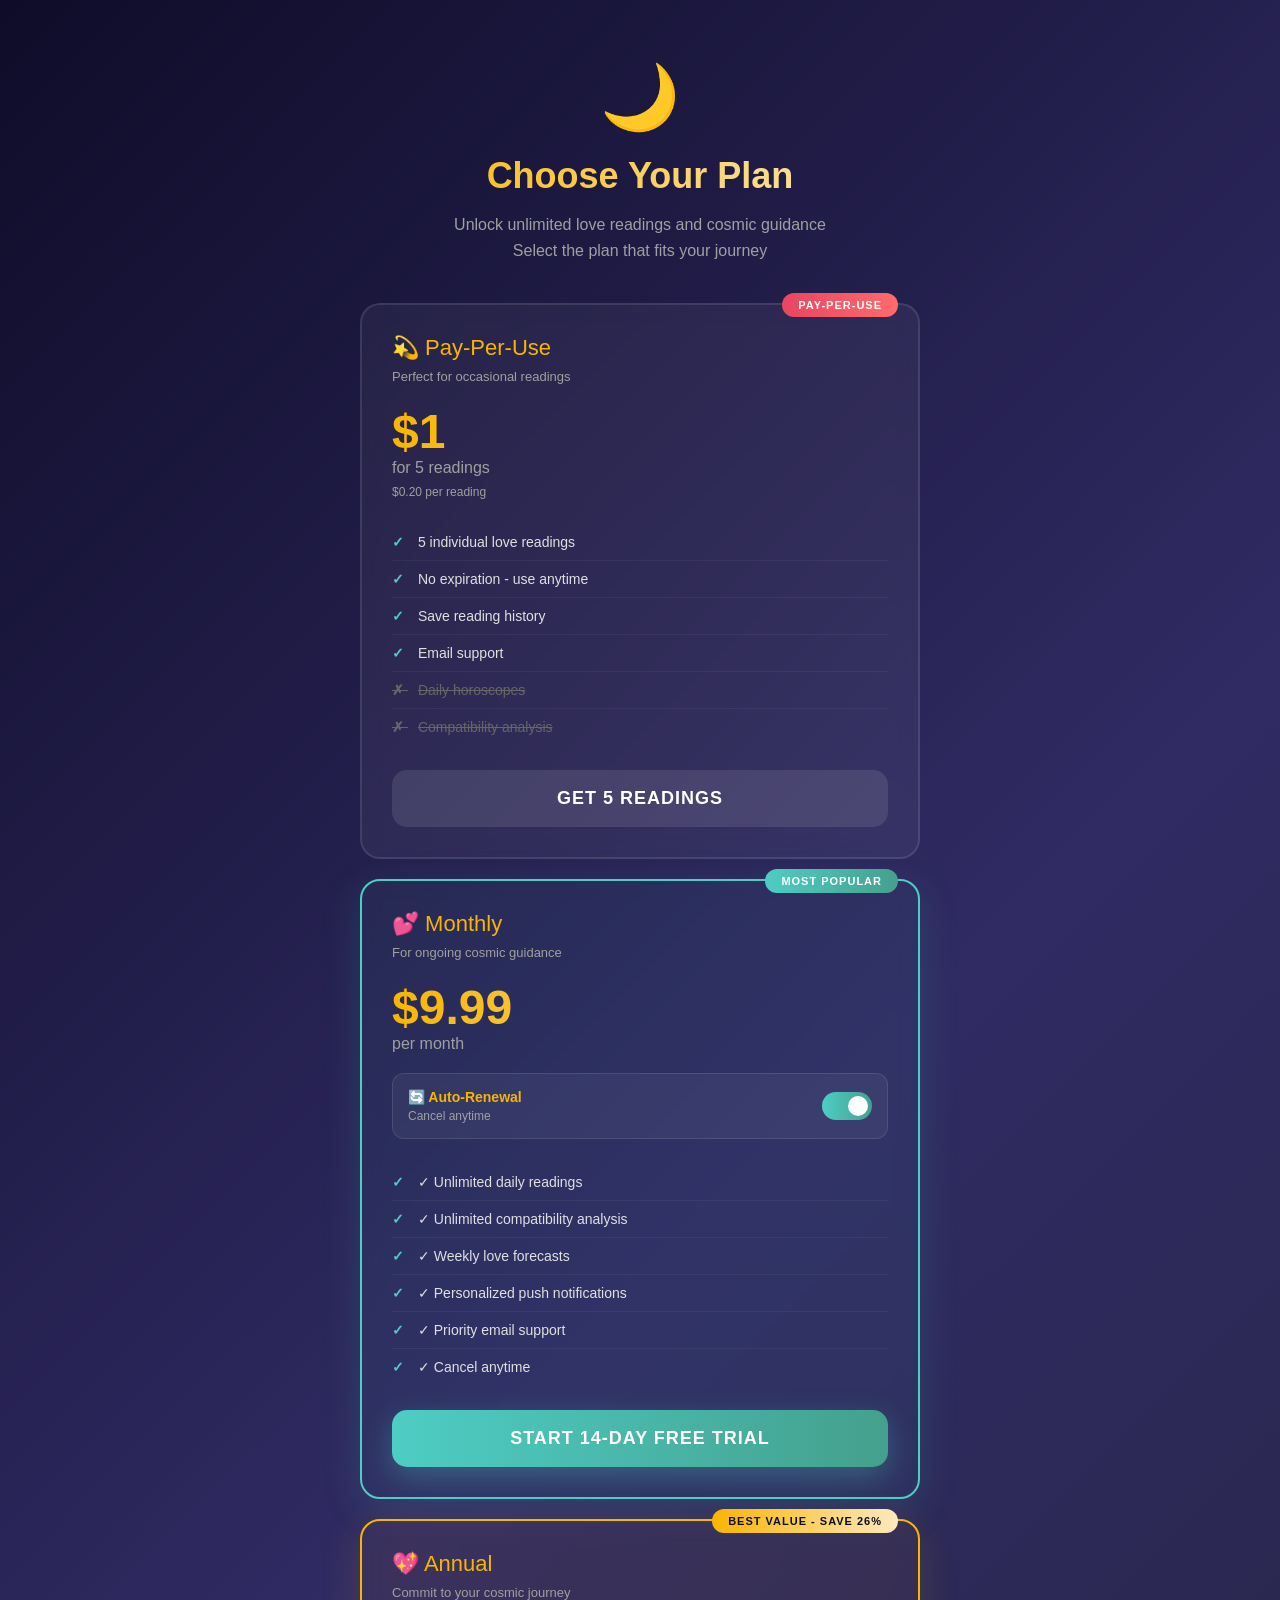
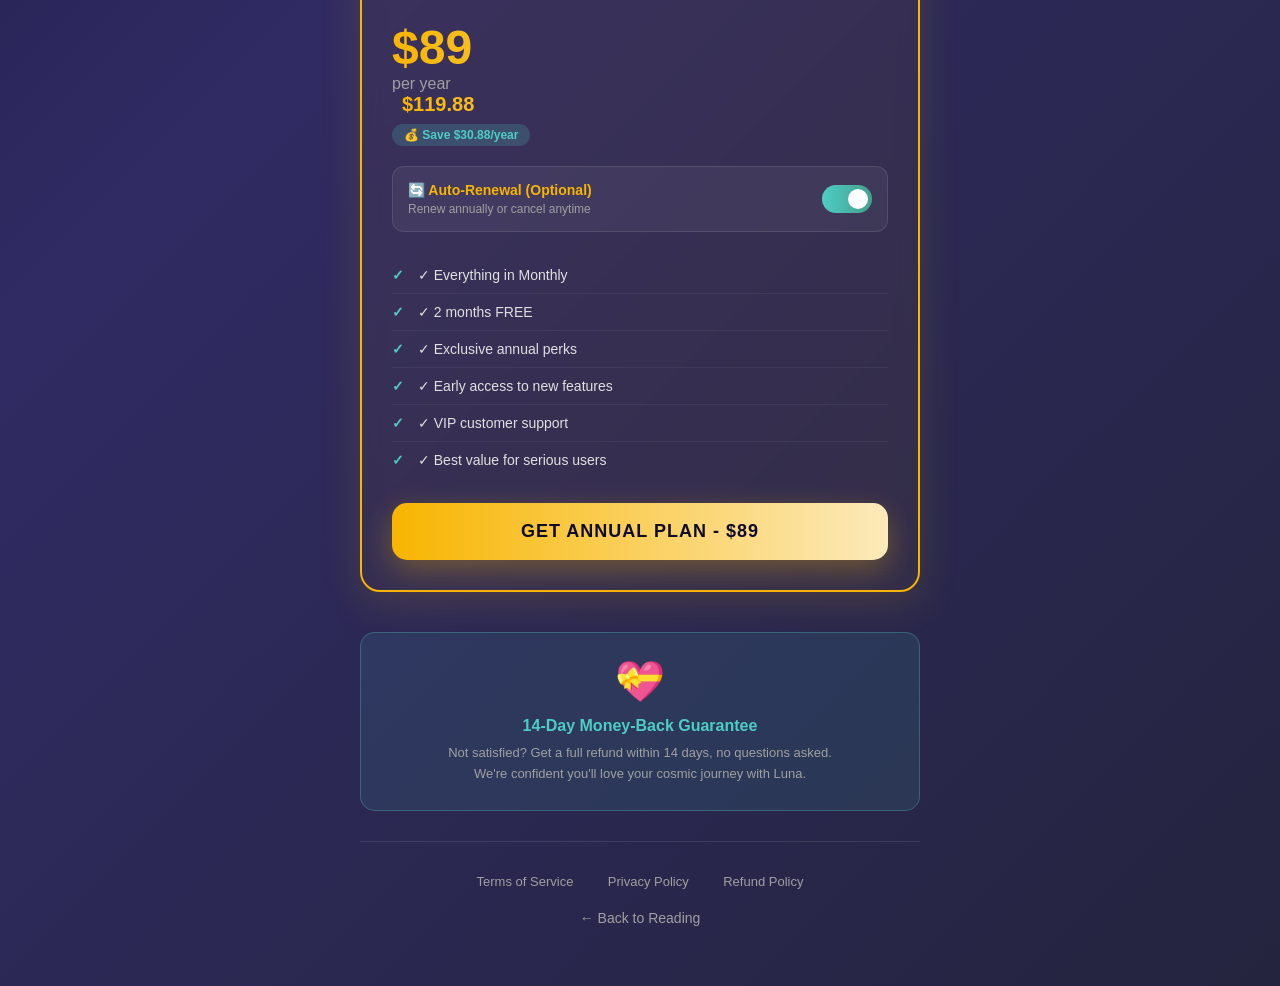
==== app/paywall-enhanced.html @ 66ddb769 "Add enhanced paywall with 3 plans + auto-renewal toggle" ====
<!DOCTYPE html>
<html lang="en">
<head>
    <meta charset="UTF-8">
    <meta name="viewport" content="width=device-width, initial-scale=1.0">
    <title>Unlock Premium - Luna</title>
    <style>
        * {
            margin: 0;
            padding: 0;
            box-sizing: border-box;
        }
        
        body {
            font-family: -apple-system, BlinkMacSystemFont, 'Segoe UI', Roboto, sans-serif;
            background: linear-gradient(135deg, #0f0c29 0%, #302b63 50%, #24243e 100%);
            color: #ffffff;
            min-height: 100vh;
            padding: 20px;
        }
        
        .container {
            max-width: 600px;
            margin: 0 auto;
            padding: 40px 20px;
        }
        
        .header {
            text-align: center;
            margin-bottom: 40px;
        }
        
        .logo {
            font-size: 64px;
            margin-bottom: 20px;
            animation: float 3s ease-in-out infinite;
        }
        
        @keyframes float {
            0%, 100% { transform: translateY(0); }
            50% { transform: translateY(-15px); }
        }
        
        h1 {
            font-size: 36px;
            background: linear-gradient(90deg, #f8b500, #fceabb);
            -webkit-background-clip: text;
            -webkit-text-fill-color: transparent;
            margin-bottom: 15px;
        }
        
        .subtitle {
            font-size: 16px;
            color: #a0a0a0;
            line-height: 1.6;
        }
        
        /* 价格卡片 - 单列布局 */
        .pricing-stack {
            display: flex;
            flex-direction: column;
            gap: 20px;
            margin-bottom: 40px;
        }
        
        .pricing-card {
            background: rgba(255, 255, 255, 0.05);
            backdrop-filter: blur(10px);
            padding: 30px;
            border-radius: 20px;
            border: 2px solid rgba(255, 255, 255, 0.1);
            position: relative;
            transition: all 0.3s;
        }
        
        .pricing-card:hover {
            transform: translateY(-5px);
            border-color: rgba(248, 181, 0, 0.3);
            box-shadow: 0 10px 40px rgba(248, 181, 0, 0.1);
        }
        
        .pricing-card.featured {
            border-color: #f8b500;
            background: rgba(248, 181, 0, 0.05);
            box-shadow: 0 10px 40px rgba(248, 181, 0, 0.15);
        }
        
        .pricing-card.popular {
            border-color: #4ECDC4;
            background: rgba(78, 205, 196, 0.05);
            box-shadow: 0 10px 40px rgba(78, 205, 196, 0.15);
        }
        
        .badge {
            position: absolute;
            top: -12px;
            right: 20px;
            padding: 6px 16px;
            border-radius: 20px;
            font-size: 11px;
            font-weight: bold;
            text-transform: uppercase;
            letter-spacing: 1px;
        }
        
        .badge.best-value {
            background: linear-gradient(90deg, #f8b500, #fceabb);
            color: #0f0c29;
        }
        
        .badge.most-popular {
            background: linear-gradient(90deg, #4ECDC4, #44A08D);
            color: white;
        }
        
        .badge.limited {
            background: linear-gradient(90deg, #e94560, #ff6b6b);
            color: white;
        }
        
        .plan-header {
            margin-bottom: 20px;
        }
        
        .plan-name {
            font-size: 22px;
            margin-bottom: 8px;
            color: #f8b500;
        }
        
        .plan-desc {
            font-size: 13px;
            color: #a0a0a0;
        }
        
        .price-section {
            margin: 20px 0;
        }
        
        .price {
            font-size: 48px;
            font-weight: bold;
            background: linear-gradient(90deg, #f8b500, #fceabb);
            -webkit-background-clip: text;
            -webkit-text-fill-color: transparent;
        }
        
        .price.original {
            font-size: 20px;
            color: #666;
            text-decoration: line-through;
            margin-left: 10px;
        }
        
        .price-period {
            font-size: 16px;
            color: #a0a0a0;
        }
        
        .savings {
            display: inline-block;
            background: rgba(78, 205, 196, 0.2);
            color: #4ECDC4;
            padding: 4px 12px;
            border-radius: 12px;
            font-size: 12px;
            font-weight: bold;
            margin-top: 8px;
        }
        
        .features {
            list-style: none;
            margin: 25px 0;
            text-align: left;
        }
        
        .features li {
            padding: 10px 0;
            color: #e0e0e0;
            font-size: 14px;
            border-bottom: 1px solid rgba(255, 255, 255, 0.05);
        }
        
        .features li:last-child {
            border-bottom: none;
        }
        
        .features li::before {
            content: "✓ ";
            color: #4ECDC4;
            font-weight: bold;
            margin-right: 10px;
        }
        
        .features li.unavailable {
            color: #666;
            text-decoration: line-through;
        }
        
        .features li.unavailable::before {
            content: "✗ ";
            color: #666;
        }
        
        /* 自动续费开关 */
        .auto-renewal {
            background: rgba(255, 255, 255, 0.05);
            padding: 15px;
            border-radius: 12px;
            margin: 15px 0;
            border: 1px solid rgba(255, 255, 255, 0.1);
        }
        
        .auto-renewal-label {
            display: flex;
            align-items: center;
            justify-content: space-between;
            cursor: pointer;
        }
        
        .auto-renewal-text {
            flex: 1;
        }
        
        .auto-renewal-title {
            font-size: 14px;
            font-weight: bold;
            color: #f8b500;
            margin-bottom: 4px;
        }
        
        .auto-renewal-desc {
            font-size: 12px;
            color: #a0a0a0;
        }
        
        /* 开关样式 */
        .toggle-switch {
            position: relative;
            width: 50px;
            height: 28px;
            background: rgba(255, 255, 255, 0.2);
            border-radius: 14px;
            cursor: pointer;
            transition: background 0.3s;
            flex-shrink: 0;
            margin-left: 15px;
        }
        
        .toggle-switch.active {
            background: linear-gradient(90deg, #4ECDC4, #44A08D);
        }
        
        .toggle-switch::after {
            content: '';
            position: absolute;
            top: 4px;
            left: 4px;
            width: 20px;
            height: 20px;
            background: white;
            border-radius: 50%;
            transition: transform 0.3s;
        }
        
        .toggle-switch.active::after {
            transform: translateX(22px);
        }
        
        /* 按钮 */
        .btn {
            width: 100%;
            padding: 18px;
            border: none;
            border-radius: 15px;
            font-size: 18px;
            font-weight: bold;
            cursor: pointer;
            transition: all 0.3s;
            text-transform: uppercase;
            letter-spacing: 1px;
        }
        
        .btn-primary {
            background: linear-gradient(90deg, #f8b500, #fceabb);
            color: #0f0c29;
            box-shadow: 0 10px 30px rgba(248, 181, 0, 0.3);
        }
        
        .btn-primary:hover {
            transform: translateY(-2px);
            box-shadow: 0 15px 40px rgba(248, 181, 0, 0.4);
        }
        
        .btn-secondary {
            background: rgba(255, 255, 255, 0.1);
            color: white;
        }
        
        .btn-popular {
            background: linear-gradient(90deg, #4ECDC4, #44A08D);
            color: white;
            box-shadow: 0 10px 30px rgba(78, 205, 196, 0.3);
        }
        
        .btn-popular:hover {
            box-shadow: 0 15px 40px rgba(78, 205, 196, 0.4);
        }
        
        /* 保障 */
        .guarantee {
            text-align: center;
            padding: 25px;
            background: rgba(78, 205, 196, 0.1);
            border-radius: 15px;
            border: 1px solid rgba(78, 205, 196, 0.3);
            margin-top: 30px;
        }
        
        .guarantee-icon {
            font-size: 40px;
            margin-bottom: 12px;
        }
        
        .guarantee h3 {
            color: #4ECDC4;
            font-size: 16px;
            margin-bottom: 8px;
        }
        
        .guarantee p {
            font-size: 13px;
            color: #a0a0a0;
            line-height: 1.6;
        }
        
        /* 页脚链接 */
        .footer-links {
            text-align: center;
            margin-top: 30px;
            padding-top: 30px;
            border-top: 1px solid rgba(255, 255, 255, 0.1);
        }
        
        .footer-links a {
            color: #a0a0a0;
            text-decoration: none;
            font-size: 13px;
            margin: 0 15px;
        }
        
        .footer-links a:hover {
            color: #f8b500;
        }
        
        .back-link {
            display: block;
            text-align: center;
            margin-top: 20px;
            color: #a0a0a0;
            text-decoration: none;
            font-size: 14px;
        }
        
        .back-link:hover {
            color: #f8b500;
        }
    </style>
</head>
<body>
    <div class="container">
        <div class="header">
            <div class="logo">🌙</div>
            <h1>Choose Your Plan</h1>
            <p class="subtitle">Unlock unlimited love readings and cosmic guidance<br>Select the plan that fits your journey</p>
        </div>
        
        <div class="pricing-stack">
            <!-- 按次付费 -->
            <div class="pricing-card">
                <div class="badge limited">Pay-Per-Use</div>
                <div class="plan-header">
                    <div class="plan-name">💫 Pay-Per-Use</div>
                    <div class="plan-desc">Perfect for occasional readings</div>
                </div>
                
                <div class="price-section">
                    <div class="price">$1</div>
                    <div class="price-period">for 5 readings</div>
                    <div style="font-size: 12px; color: #a0a0a0; margin-top: 8px;">$0.20 per reading</div>
                </div>
                
                <ul class="features">
                    <li>5 individual love readings</li>
                    <li>No expiration - use anytime</li>
                    <li>Save reading history</li>
                    <li>Email support</li>
                    <li class="unavailable">Daily horoscopes</li>
                    <li class="unavailable">Compatibility analysis</li>
                </ul>
                
                <button class="btn btn-secondary" onclick="startPurchase('pay-per-use', 1)">
                    Get 5 Readings
                </button>
            </div>
            
            <!-- 按月付费 -->
            <div class="pricing-card popular">
                <div class="badge most-popular">Most Popular</div>
                <div class="plan-header">
                    <div class="plan-name">💕 Monthly</div>
                    <div class="plan-desc">For ongoing cosmic guidance</div>
                </div>
                
                <div class="price-section">
                    <div class="price">$9.99</div>
                    <div class="price-period">per month</div>
                </div>
                
                <!-- 自动续费开关 -->
                <div class="auto-renewal">
                    <label class="auto-renewal-label">
                        <div class="auto-renewal-text">
                            <div class="auto-renewal-title">🔄 Auto-Renewal</div>
                            <div class="auto-renewal-desc">Cancel anytime</div>
                        </div>
                        <div class="toggle-switch active" onclick="toggleRenewal(this)" id="monthlyRenewal"></div>
                    </label>
                </div>
                
                <ul class="features">
                    <li>✓ Unlimited daily readings</li>
                    <li>✓ Unlimited compatibility analysis</li>
                    <li>✓ Weekly love forecasts</li>
                    <li>✓ Personalized push notifications</li>
                    <li>✓ Priority email support</li>
                    <li>✓ Cancel anytime</li>
                </ul>
                
                <button class="btn btn-popular" onclick="startPurchase('monthly', 9.99)">
                    Start 14-Day Free Trial
                </button>
            </div>
            
            <!-- 按年付费 -->
            <div class="pricing-card featured">
                <div class="badge best-value">Best Value - Save 26%</div>
                <div class="plan-header">
                    <div class="plan-name">💖 Annual</div>
                    <div class="plan-desc">Commit to your cosmic journey</div>
                </div>
                
                <div class="price-section">
                    <div class="price">$89</div>
                    <div class="price-period">per year</div>
                    <div class="price original">$119.88</div>
                    <div class="savings">💰 Save $30.88/year</div>
                </div>
                
                <!-- 自动续费开关 -->
                <div class="auto-renewal">
                    <label class="auto-renewal-label">
                        <div class="auto-renewal-text">
                            <div class="auto-renewal-title">🔄 Auto-Renewal (Optional)</div>
                            <div class="auto-renewal-desc">Renew annually or cancel anytime</div>
                        </div>
                        <div class="toggle-switch active" onclick="toggleRenewal(this)" id="annualRenewal"></div>
                    </label>
                </div>
                
                <ul class="features">
                    <li>✓ Everything in Monthly</li>
                    <li>✓ 2 months FREE</li>
                    <li>✓ Exclusive annual perks</li>
                    <li>✓ Early access to new features</li>
                    <li>✓ VIP customer support</li>
                    <li>✓ Best value for serious users</li>
                </ul>
                
                <button class="btn btn-primary" onclick="startPurchase('annual', 89)">
                    Get Annual Plan - $89
                </button>
            </div>
        </div>
        
        <!-- 保障 -->
        <div class="guarantee">
            <div class="guarantee-icon">💝</div>
            <h3>14-Day Money-Back Guarantee</h3>
            <p>
                Not satisfied? Get a full refund within 14 days, no questions asked.<br>
                We're confident you'll love your cosmic journey with Luna.
            </p>
        </div>
        
        <!-- 页脚 -->
        <div class="footer-links">
            <a href="terms.html">Terms of Service</a>
            <a href="privacy.html">Privacy Policy</a>
            <a href="refund.html">Refund Policy</a>
        </div>
        
        <a href="reading-enhanced.html" class="back-link">← Back to Reading</a>
    </div>
    
    <script>
        // 自动续费状态
        const renewalState = {
            monthly: true,
            annual: true
        };
        
        // 切换自动续费
        function toggleRenewal(element) {
            element.classList.toggle('active');
            const isMonthly = element.id === 'monthlyRenewal';
            const plan = isMonthly ? 'monthly' : 'annual';
            renewalState[plan] = element.classList.contains('active');
        }
        
        // 开始购买
        function startPurchase(planType, price) {
            // TODO: 集成 Paddle 支付
            const isRenewal = planType === 'monthly' ? renewalState.monthly : renewalState.annual;
            
            let message = '';
            
            if (planType === 'pay-per-use') {
                message = '🚀 Payment Integration Coming Soon!\n\n' +
                          'Plan: Pay-Per-Use - $1 for 5 readings\n' +
                          '• No expiration\n' +
                          '• Use anytime\n\n' +
                          'Thank you for your interest! 💕';
            } else if (planType === 'monthly') {
                message = '🚀 Payment Integration Coming Soon!\n\n' +
                          'Plan: Monthly - $9.99/month\n' +
                          `• Auto-renewal: ${isRenewal ? '✅ Enabled' : '❌ Disabled'}\n` +
                          '• 14-day free trial\n' +
                          '• Cancel anytime\n\n' +
                          'Thank you for your interest! 💕';
            } else if (planType === 'annual') {
                message = '🚀 Payment Integration Coming Soon!\n\n' +
                          'Plan: Annual - $89/year\n' +
                          `• Auto-renewal: ${isRenewal ? '✅ Enabled' : '❌ Disabled'}\n` +
                          '• Save $30.88/year (26% off)\n' +
                          '• 2 months FREE\n\n' +
                          'Thank you for your interest! 💕';
            }
            
            alert(message);
        }
    </script>
</body>
</html>
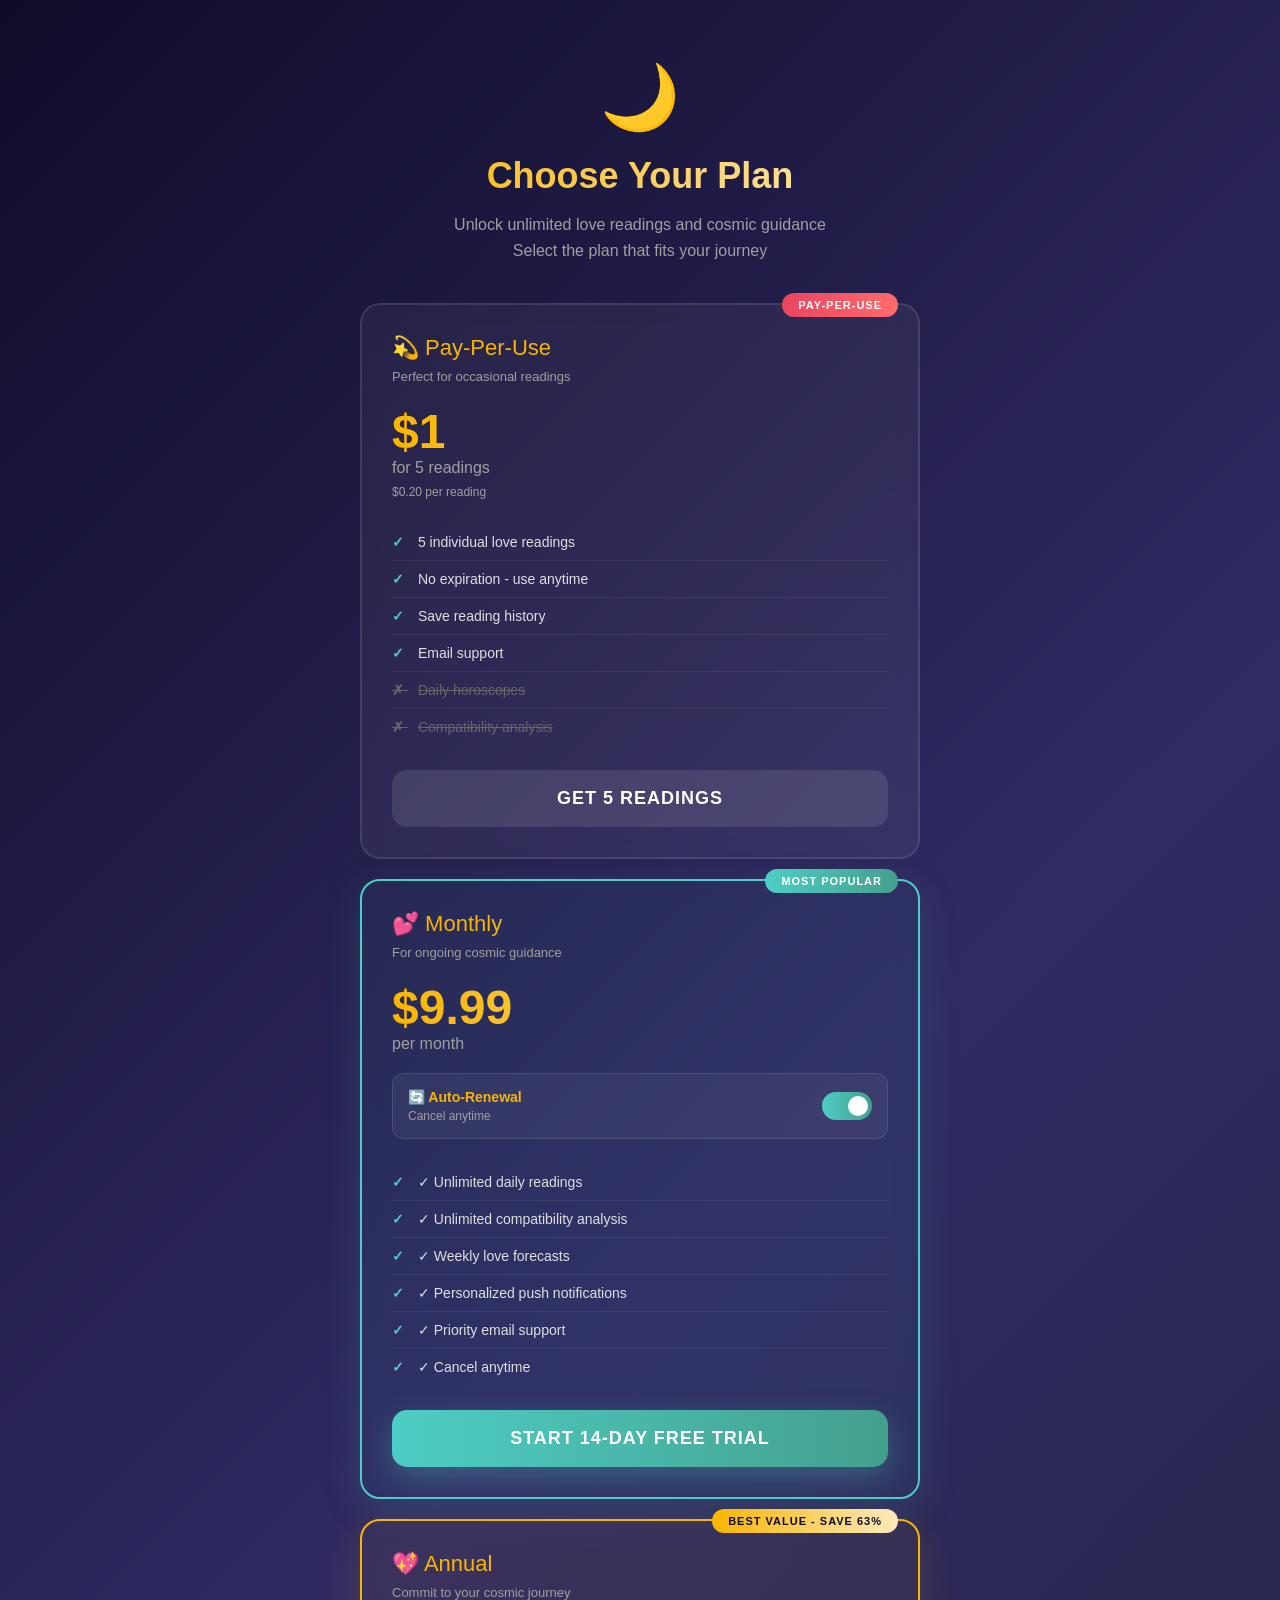
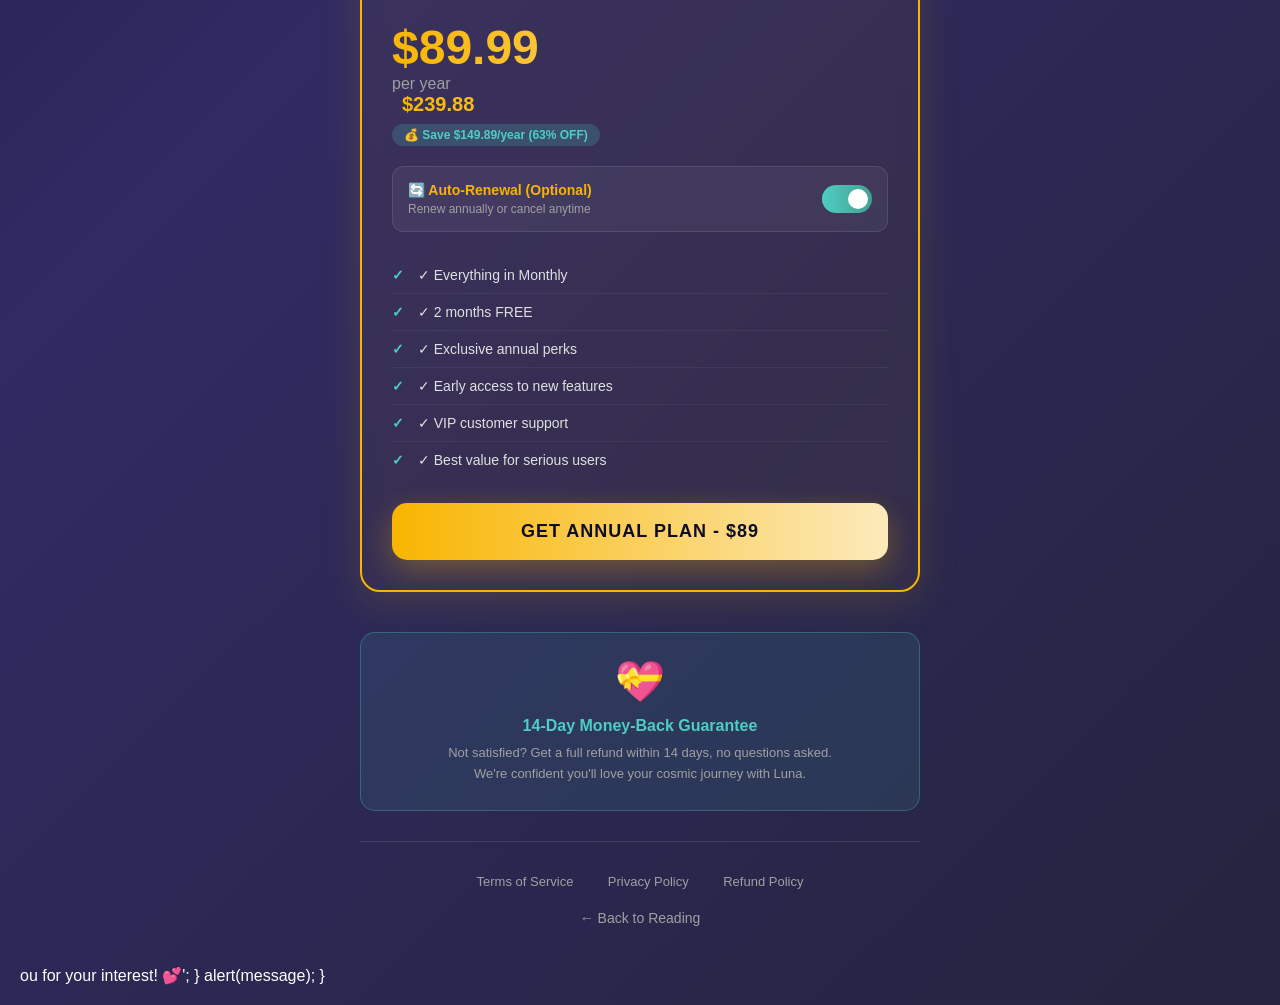
==== commit 8a7cf287: "Update pricing: Monthly .99 (was 9.99, save 50%), Annual 9.99 (was 39.88, save 63%)" ====
--- a/app/paywall-enhanced.html
+++ b/app/paywall-enhanced.html
@@ -444,17 +444,17 @@
             
             <!-- 按年付费 -->
             <div class="pricing-card featured">
-                <div class="badge best-value">Best Value - Save 26%</div>
+                <div class="badge best-value">Best Value - Save 63%</div>
                 <div class="plan-header">
                     <div class="plan-name">💖 Annual</div>
                     <div class="plan-desc">Commit to your cosmic journey</div>
                 </div>
                 
                 <div class="price-section">
-                    <div class="price">$89</div>
+                    <div class="price">$89.99</div>
                     <div class="price-period">per year</div>
-                    <div class="price original">$119.88</div>
-                    <div class="savings">💰 Save $30.88/year</div>
+                    <div class="price original">$239.88</div>
+                    <div class="savings">💰 Save $149.89/year (63% OFF)</div>
                 </div>
                 
                 <!-- 自动续费开关 -->
@@ -552,3 +552,11 @@
     </script>
 </body>
 </html>
+ou for your interest! 💕';
+            }
+            
+            alert(message);
+        }
+    </script>
+</body>
+</html>
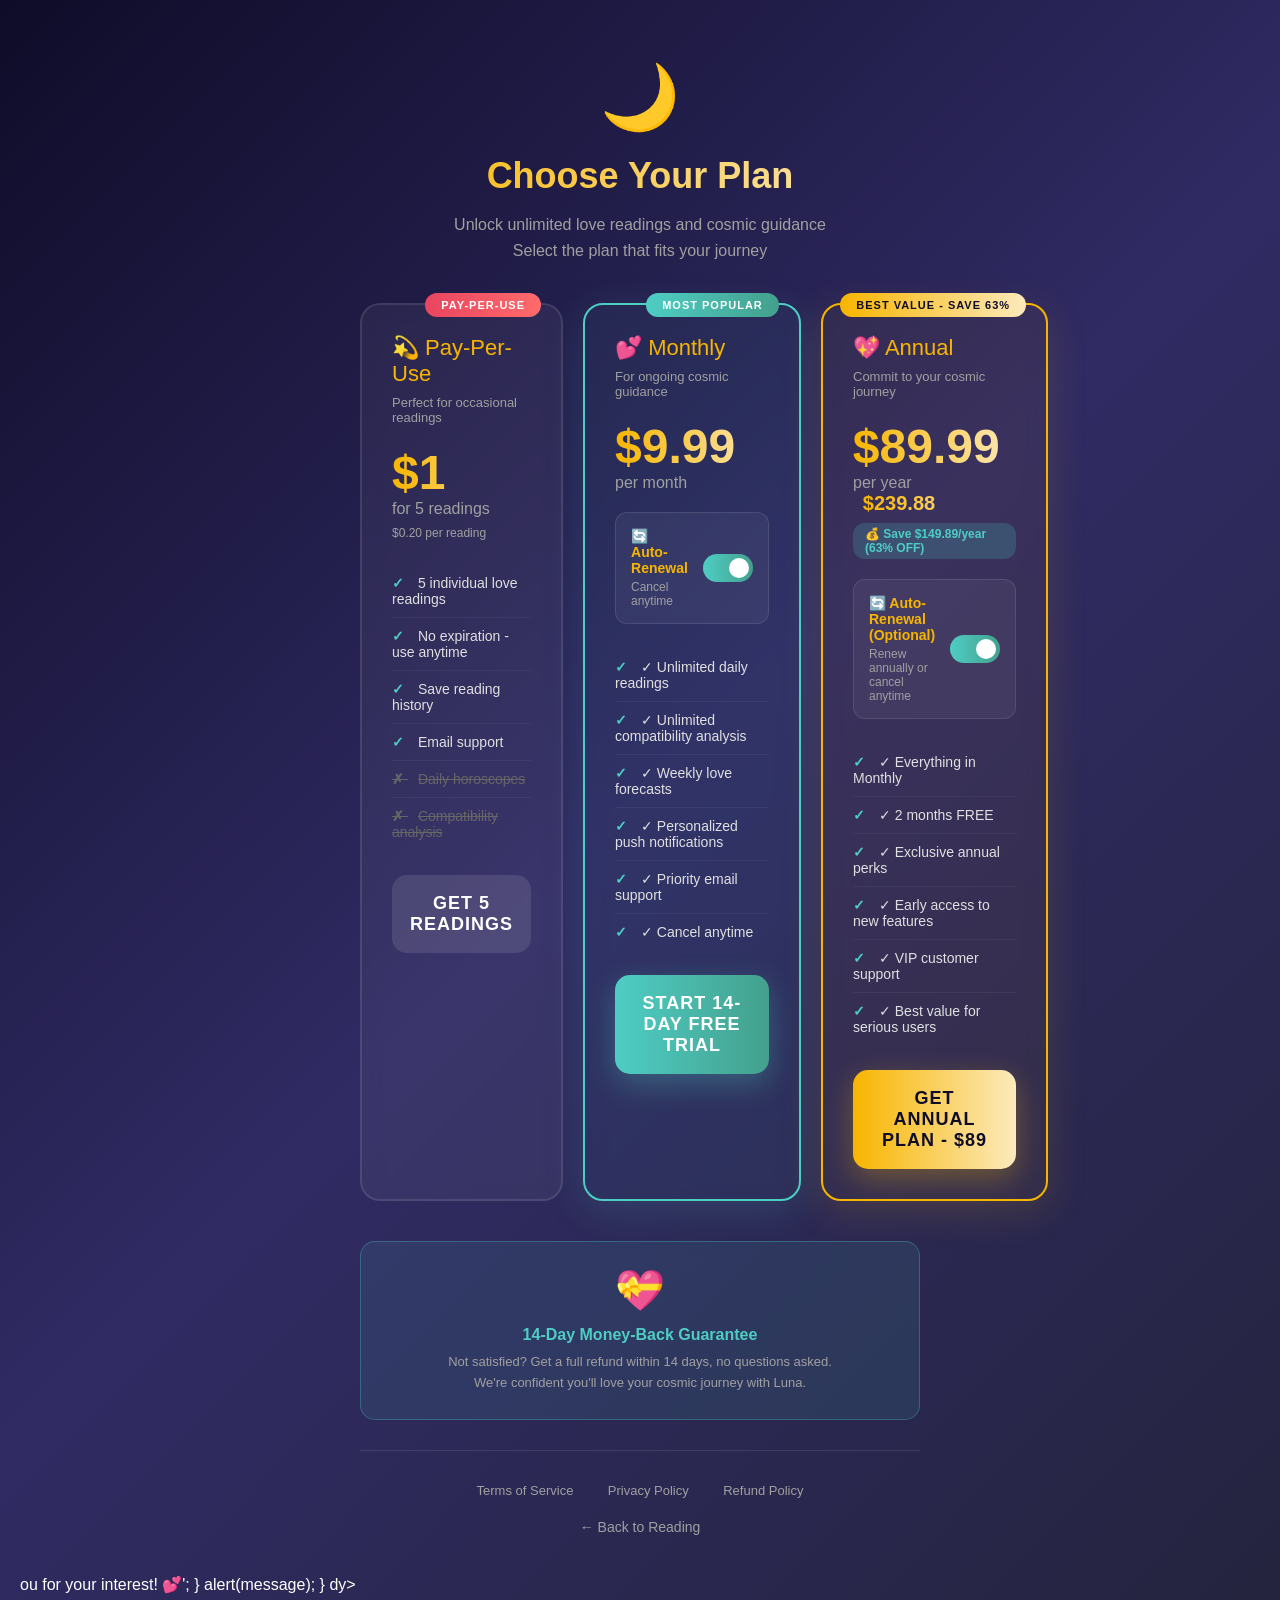
==== commit 857c2f00: "Update pricing: Pay-per-use $1.90, Monthly save 50%, 3-column layout" ====
--- a/app/paywall-enhanced.html
+++ b/app/paywall-enhanced.html
@@ -55,12 +55,18 @@
             line-height: 1.6;
         }
         
-        /* 价格卡片 - 单列布局 */
+        /* 价格卡片 - 横向布局 */
         .pricing-stack {
-            display: flex;
-            flex-direction: column;
+            display: grid;
+            grid-template-columns: repeat(3, 1fr);
             gap: 20px;
             margin-bottom: 40px;
+        }
+        
+        @media (max-width: 900px) {
+            .pricing-stack {
+                grid-template-columns: 1fr;
+            }
         }
         
         .pricing-card {
@@ -535,6 +541,8 @@
                 message = '🚀 Payment Integration Coming Soon!\n\n' +
                           'Plan: Monthly - $9.99/month\n' +
                           `• Auto-renewal: ${isRenewal ? '✅ Enabled' : '❌ Disabled'}\n` +
+                          '• Original price: $19.99/month\n' +
+                          '• Save 50% ($10/month)\n' +
                           '• 14-day free trial\n' +
                           '• Cancel anytime\n\n' +
                           'Thank you for your interest! 💕';
@@ -560,3 +568,5 @@
     </script>
 </body>
 </html>
+dy>
+</html>
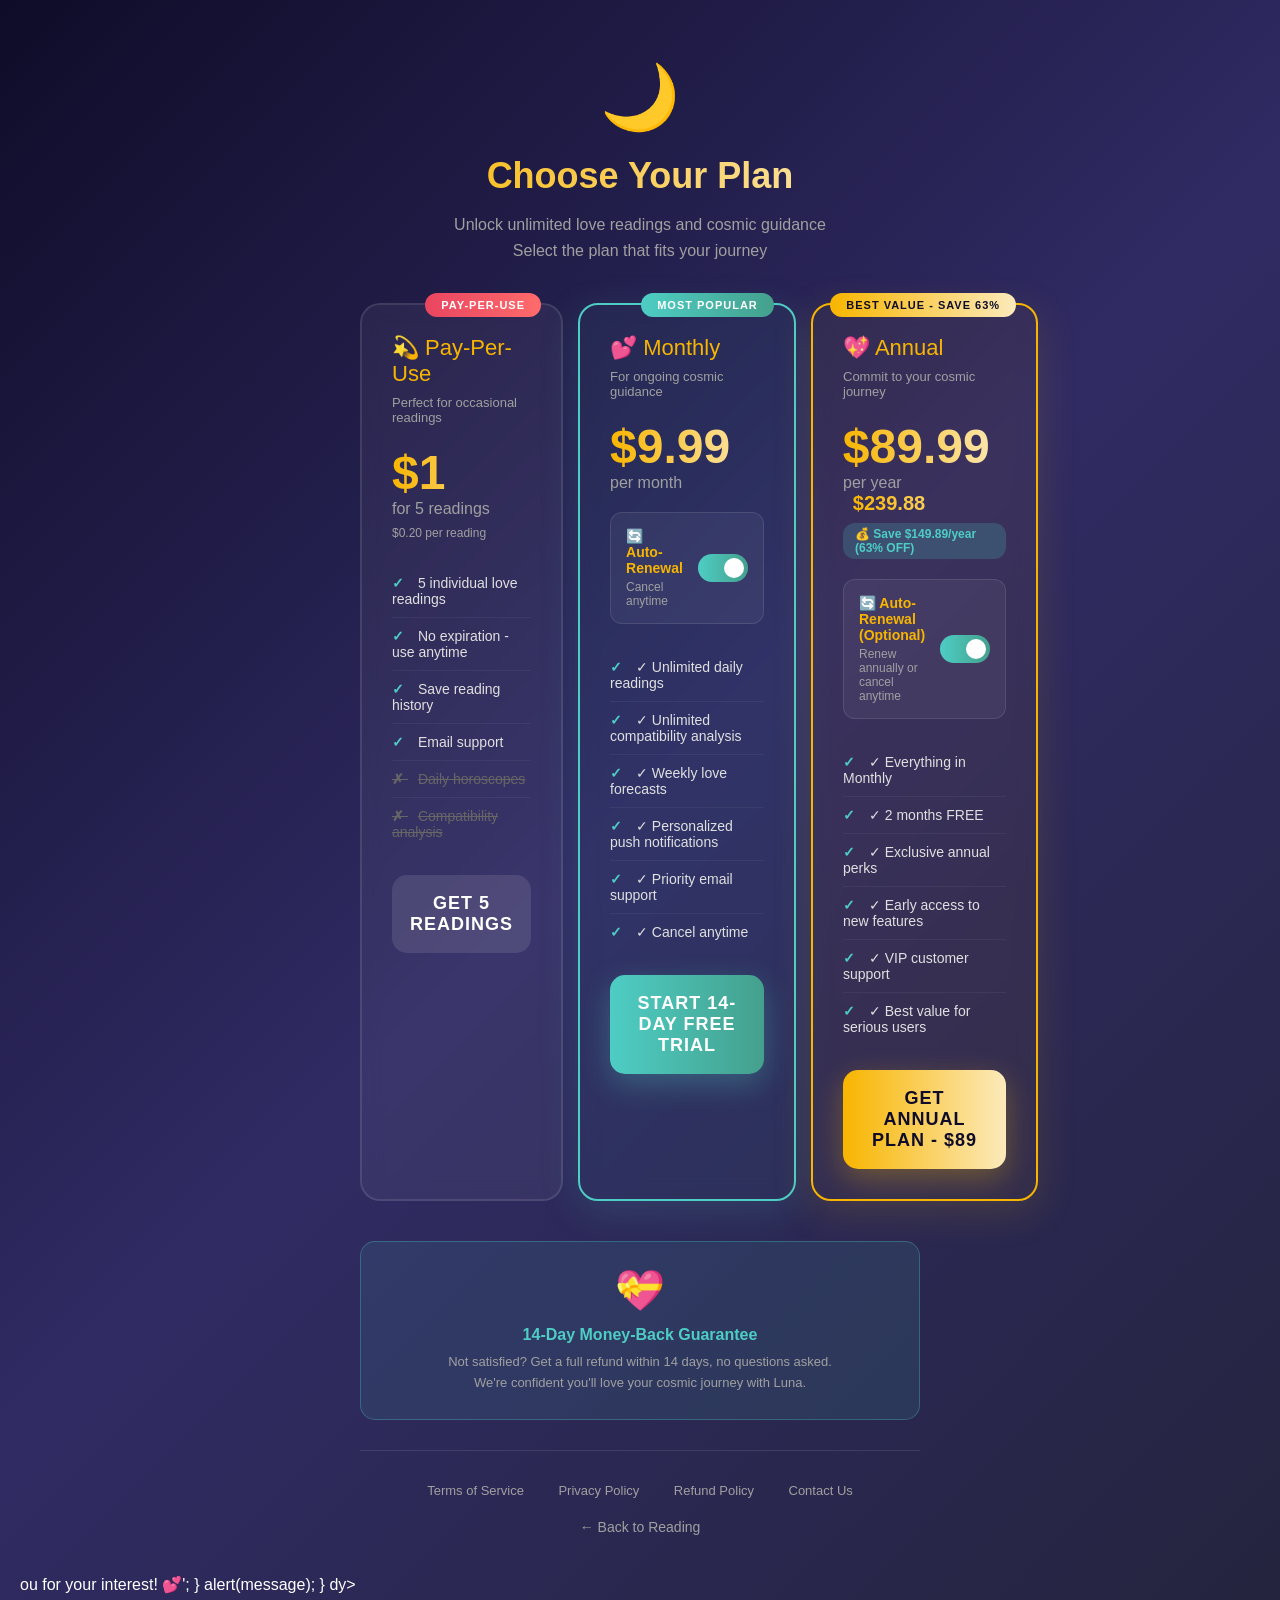
==== commit 6048578c: "Add comprehensive mobile H5 responsive styles" ====
--- a/app/paywall-enhanced.html
+++ b/app/paywall-enhanced.html
@@ -59,13 +59,101 @@
         .pricing-stack {
             display: grid;
             grid-template-columns: repeat(3, 1fr);
-            gap: 20px;
+            gap: 15px;
             margin-bottom: 40px;
         }
         
+        /* 移动端适配 */
         @media (max-width: 900px) {
             .pricing-stack {
                 grid-template-columns: 1fr;
+                gap: 20px;
+            }
+            
+            .container {
+                padding: 20px 15px;
+            }
+            
+            .header {
+                margin-bottom: 30px;
+            }
+            
+            .logo {
+                font-size: 50px;
+            }
+            
+            h1 {
+                font-size: 28px;
+            }
+            
+            .subtitle {
+                font-size: 14px;
+            }
+            
+            .pricing-card {
+                padding: 25px;
+            }
+            
+            .price {
+                font-size: 40px;
+            }
+            
+            .price.original {
+                font-size: 18px;
+            }
+            
+            .btn {
+                font-size: 16px;
+                padding: 16px;
+            }
+            
+            .content {
+                padding: 25px 20px;
+            }
+        }
+        
+        /* 小屏幕手机优化 */
+        @media (max-width: 480px) {
+            .logo {
+                font-size: 42px;
+            }
+            
+            h1 {
+                font-size: 24px;
+            }
+            
+            .pricing-card {
+                padding: 20px;
+            }
+            
+            .badge {
+                font-size: 10px;
+                padding: 5px 12px;
+                right: 10px;
+            }
+            
+            .plan-name {
+                font-size: 20px;
+            }
+            
+            .plan-desc {
+                font-size: 12px;
+            }
+            
+            .price {
+                font-size: 36px;
+            }
+            
+            .features li {
+                font-size: 13px;
+            }
+            
+            .auto-renewal-title {
+                font-size: 13px;
+            }
+            
+            .auto-renewal-desc {
+                font-size: 11px;
             }
         }
         
@@ -504,6 +592,7 @@
             <a href="terms.html">Terms of Service</a>
             <a href="privacy.html">Privacy Policy</a>
             <a href="refund.html">Refund Policy</a>
+            <a href="contact.html">Contact Us</a>
         </div>
         
         <a href="reading-enhanced.html" class="back-link">← Back to Reading</a>
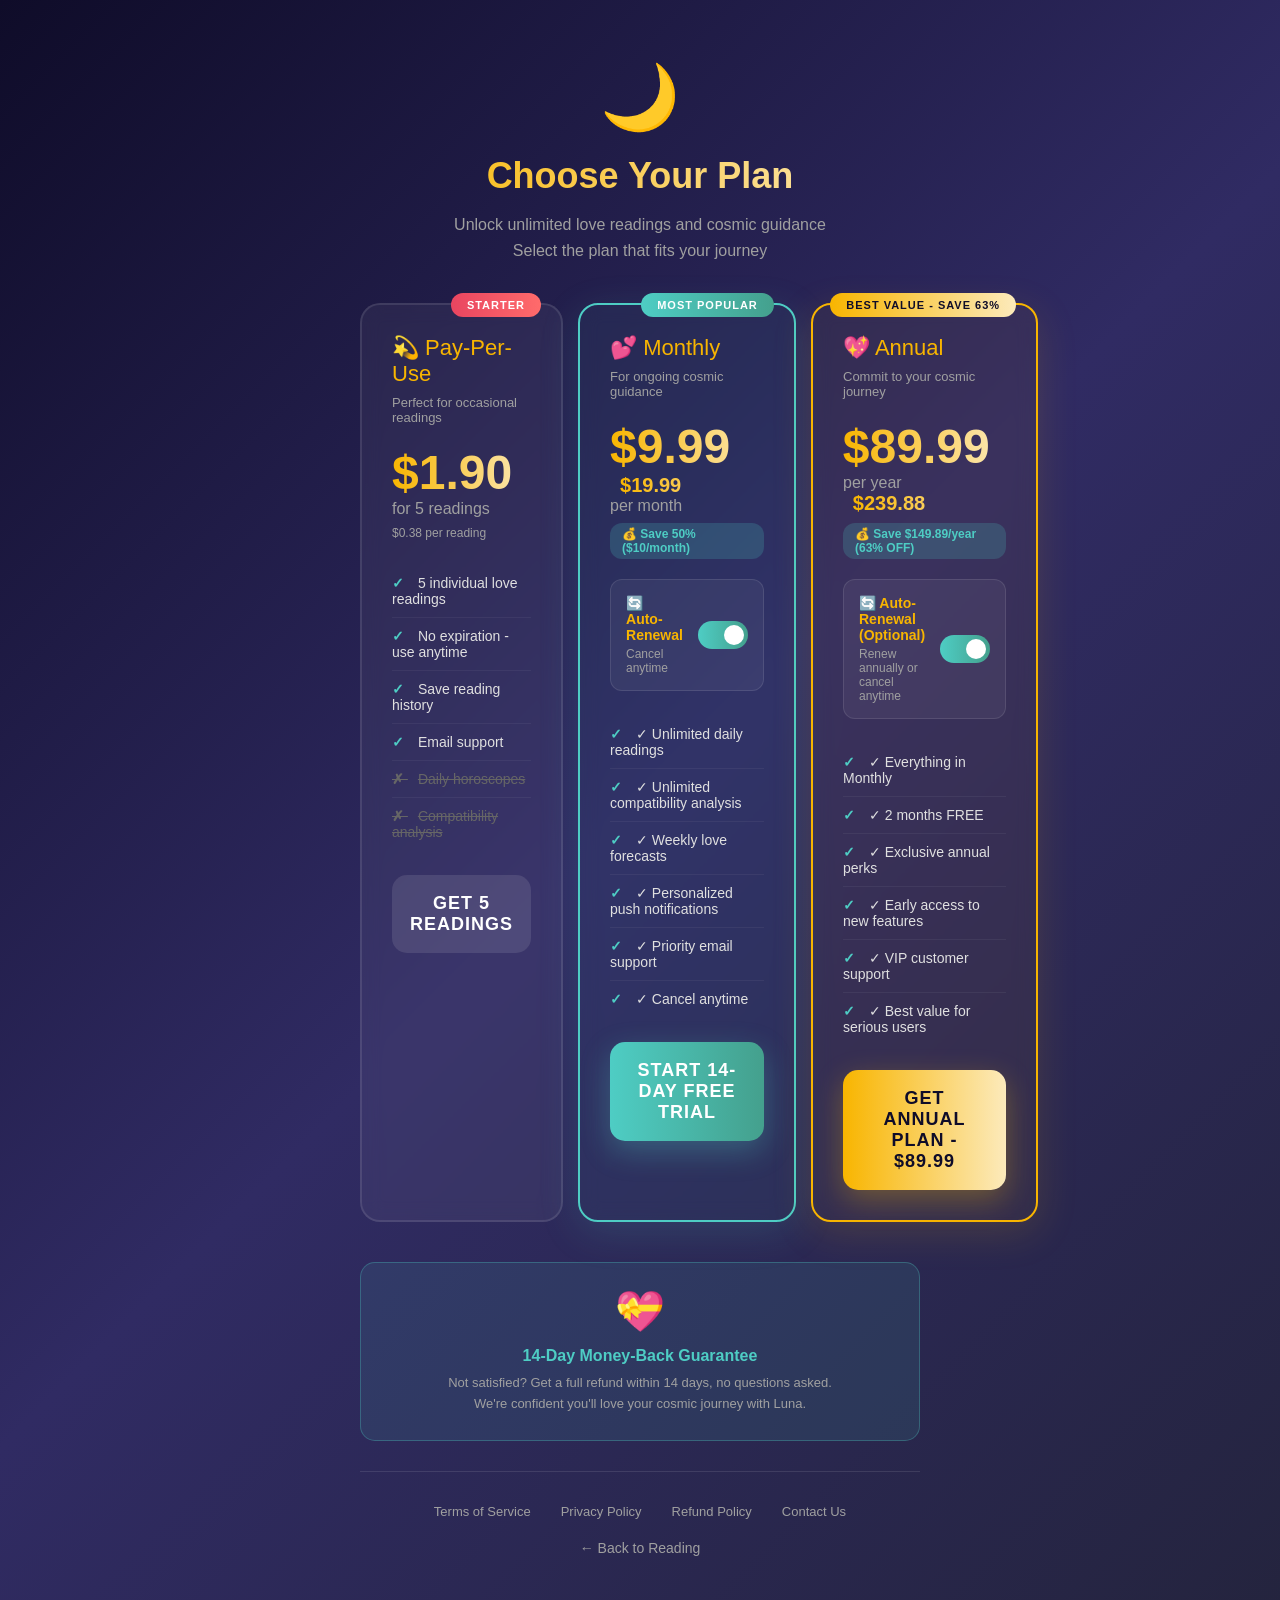
==== commit e1c1a42a: "Fix paywall-enhanced.html - file was empty (0 bytes)" ====
--- a/app/paywall-enhanced.html
+++ b/app/paywall-enhanced.html
@@ -5,12 +5,7 @@
     <meta name="viewport" content="width=device-width, initial-scale=1.0">
     <title>Unlock Premium - Luna</title>
     <style>
-        * {
-            margin: 0;
-            padding: 0;
-            box-sizing: border-box;
-        }
-        
+        * { margin: 0; padding: 0; box-sizing: border-box; }
         body {
             font-family: -apple-system, BlinkMacSystemFont, 'Segoe UI', Roboto, sans-serif;
             background: linear-gradient(135deg, #0f0c29 0%, #302b63 50%, #24243e 100%);
@@ -18,447 +13,61 @@
             min-height: 100vh;
             padding: 20px;
         }
-        
-        .container {
-            max-width: 600px;
-            margin: 0 auto;
-            padding: 40px 20px;
-        }
-        
-        .header {
-            text-align: center;
-            margin-bottom: 40px;
-        }
-        
-        .logo {
-            font-size: 64px;
-            margin-bottom: 20px;
-            animation: float 3s ease-in-out infinite;
-        }
-        
-        @keyframes float {
-            0%, 100% { transform: translateY(0); }
-            50% { transform: translateY(-15px); }
-        }
-        
-        h1 {
-            font-size: 36px;
-            background: linear-gradient(90deg, #f8b500, #fceabb);
-            -webkit-background-clip: text;
-            -webkit-text-fill-color: transparent;
-            margin-bottom: 15px;
-        }
-        
-        .subtitle {
-            font-size: 16px;
-            color: #a0a0a0;
-            line-height: 1.6;
-        }
-        
-        /* 价格卡片 - 横向布局 */
-        .pricing-stack {
-            display: grid;
-            grid-template-columns: repeat(3, 1fr);
-            gap: 15px;
-            margin-bottom: 40px;
-        }
-        
-        /* 移动端适配 */
-        @media (max-width: 900px) {
-            .pricing-stack {
-                grid-template-columns: 1fr;
-                gap: 20px;
-            }
-            
-            .container {
-                padding: 20px 15px;
-            }
-            
-            .header {
-                margin-bottom: 30px;
-            }
-            
-            .logo {
-                font-size: 50px;
-            }
-            
-            h1 {
-                font-size: 28px;
-            }
-            
-            .subtitle {
-                font-size: 14px;
-            }
-            
-            .pricing-card {
-                padding: 25px;
-            }
-            
-            .price {
-                font-size: 40px;
-            }
-            
-            .price.original {
-                font-size: 18px;
-            }
-            
-            .btn {
-                font-size: 16px;
-                padding: 16px;
-            }
-            
-            .content {
-                padding: 25px 20px;
-            }
-        }
-        
-        /* 小屏幕手机优化 */
-        @media (max-width: 480px) {
-            .logo {
-                font-size: 42px;
-            }
-            
-            h1 {
-                font-size: 24px;
-            }
-            
-            .pricing-card {
-                padding: 20px;
-            }
-            
-            .badge {
-                font-size: 10px;
-                padding: 5px 12px;
-                right: 10px;
-            }
-            
-            .plan-name {
-                font-size: 20px;
-            }
-            
-            .plan-desc {
-                font-size: 12px;
-            }
-            
-            .price {
-                font-size: 36px;
-            }
-            
-            .features li {
-                font-size: 13px;
-            }
-            
-            .auto-renewal-title {
-                font-size: 13px;
-            }
-            
-            .auto-renewal-desc {
-                font-size: 11px;
-            }
-        }
-        
-        .pricing-card {
-            background: rgba(255, 255, 255, 0.05);
-            backdrop-filter: blur(10px);
-            padding: 30px;
-            border-radius: 20px;
-            border: 2px solid rgba(255, 255, 255, 0.1);
-            position: relative;
-            transition: all 0.3s;
-        }
-        
-        .pricing-card:hover {
-            transform: translateY(-5px);
-            border-color: rgba(248, 181, 0, 0.3);
-            box-shadow: 0 10px 40px rgba(248, 181, 0, 0.1);
-        }
-        
-        .pricing-card.featured {
-            border-color: #f8b500;
-            background: rgba(248, 181, 0, 0.05);
-            box-shadow: 0 10px 40px rgba(248, 181, 0, 0.15);
-        }
-        
-        .pricing-card.popular {
-            border-color: #4ECDC4;
-            background: rgba(78, 205, 196, 0.05);
-            box-shadow: 0 10px 40px rgba(78, 205, 196, 0.15);
-        }
-        
-        .badge {
-            position: absolute;
-            top: -12px;
-            right: 20px;
-            padding: 6px 16px;
-            border-radius: 20px;
-            font-size: 11px;
-            font-weight: bold;
-            text-transform: uppercase;
-            letter-spacing: 1px;
-        }
-        
-        .badge.best-value {
-            background: linear-gradient(90deg, #f8b500, #fceabb);
-            color: #0f0c29;
-        }
-        
-        .badge.most-popular {
-            background: linear-gradient(90deg, #4ECDC4, #44A08D);
-            color: white;
-        }
-        
-        .badge.limited {
-            background: linear-gradient(90deg, #e94560, #ff6b6b);
-            color: white;
-        }
-        
-        .plan-header {
-            margin-bottom: 20px;
-        }
-        
-        .plan-name {
-            font-size: 22px;
-            margin-bottom: 8px;
-            color: #f8b500;
-        }
-        
-        .plan-desc {
-            font-size: 13px;
-            color: #a0a0a0;
-        }
-        
-        .price-section {
-            margin: 20px 0;
-        }
-        
-        .price {
-            font-size: 48px;
-            font-weight: bold;
-            background: linear-gradient(90deg, #f8b500, #fceabb);
-            -webkit-background-clip: text;
-            -webkit-text-fill-color: transparent;
-        }
-        
-        .price.original {
-            font-size: 20px;
-            color: #666;
-            text-decoration: line-through;
-            margin-left: 10px;
-        }
-        
-        .price-period {
-            font-size: 16px;
-            color: #a0a0a0;
-        }
-        
-        .savings {
-            display: inline-block;
-            background: rgba(78, 205, 196, 0.2);
-            color: #4ECDC4;
-            padding: 4px 12px;
-            border-radius: 12px;
-            font-size: 12px;
-            font-weight: bold;
-            margin-top: 8px;
-        }
-        
-        .features {
-            list-style: none;
-            margin: 25px 0;
-            text-align: left;
-        }
-        
-        .features li {
-            padding: 10px 0;
-            color: #e0e0e0;
-            font-size: 14px;
-            border-bottom: 1px solid rgba(255, 255, 255, 0.05);
-        }
-        
-        .features li:last-child {
-            border-bottom: none;
-        }
-        
-        .features li::before {
-            content: "✓ ";
-            color: #4ECDC4;
-            font-weight: bold;
-            margin-right: 10px;
-        }
-        
-        .features li.unavailable {
-            color: #666;
-            text-decoration: line-through;
-        }
-        
-        .features li.unavailable::before {
-            content: "✗ ";
-            color: #666;
-        }
-        
-        /* 自动续费开关 */
-        .auto-renewal {
-            background: rgba(255, 255, 255, 0.05);
-            padding: 15px;
-            border-radius: 12px;
-            margin: 15px 0;
-            border: 1px solid rgba(255, 255, 255, 0.1);
-        }
-        
-        .auto-renewal-label {
-            display: flex;
-            align-items: center;
-            justify-content: space-between;
-            cursor: pointer;
-        }
-        
-        .auto-renewal-text {
-            flex: 1;
-        }
-        
-        .auto-renewal-title {
-            font-size: 14px;
-            font-weight: bold;
-            color: #f8b500;
-            margin-bottom: 4px;
-        }
-        
-        .auto-renewal-desc {
-            font-size: 12px;
-            color: #a0a0a0;
-        }
-        
-        /* 开关样式 */
-        .toggle-switch {
-            position: relative;
-            width: 50px;
-            height: 28px;
-            background: rgba(255, 255, 255, 0.2);
-            border-radius: 14px;
-            cursor: pointer;
-            transition: background 0.3s;
-            flex-shrink: 0;
-            margin-left: 15px;
-        }
-        
-        .toggle-switch.active {
-            background: linear-gradient(90deg, #4ECDC4, #44A08D);
-        }
-        
-        .toggle-switch::after {
-            content: '';
-            position: absolute;
-            top: 4px;
-            left: 4px;
-            width: 20px;
-            height: 20px;
-            background: white;
-            border-radius: 50%;
-            transition: transform 0.3s;
-        }
-        
-        .toggle-switch.active::after {
-            transform: translateX(22px);
-        }
-        
-        /* 按钮 */
-        .btn {
-            width: 100%;
-            padding: 18px;
-            border: none;
-            border-radius: 15px;
-            font-size: 18px;
-            font-weight: bold;
-            cursor: pointer;
-            transition: all 0.3s;
-            text-transform: uppercase;
-            letter-spacing: 1px;
-        }
-        
-        .btn-primary {
-            background: linear-gradient(90deg, #f8b500, #fceabb);
-            color: #0f0c29;
-            box-shadow: 0 10px 30px rgba(248, 181, 0, 0.3);
-        }
-        
-        .btn-primary:hover {
-            transform: translateY(-2px);
-            box-shadow: 0 15px 40px rgba(248, 181, 0, 0.4);
-        }
-        
-        .btn-secondary {
-            background: rgba(255, 255, 255, 0.1);
-            color: white;
-        }
-        
-        .btn-popular {
-            background: linear-gradient(90deg, #4ECDC4, #44A08D);
-            color: white;
-            box-shadow: 0 10px 30px rgba(78, 205, 196, 0.3);
-        }
-        
-        .btn-popular:hover {
-            box-shadow: 0 15px 40px rgba(78, 205, 196, 0.4);
-        }
-        
-        /* 保障 */
-        .guarantee {
-            text-align: center;
-            padding: 25px;
-            background: rgba(78, 205, 196, 0.1);
-            border-radius: 15px;
-            border: 1px solid rgba(78, 205, 196, 0.3);
-            margin-top: 30px;
-        }
-        
-        .guarantee-icon {
-            font-size: 40px;
-            margin-bottom: 12px;
-        }
-        
-        .guarantee h3 {
-            color: #4ECDC4;
-            font-size: 16px;
-            margin-bottom: 8px;
-        }
-        
-        .guarantee p {
-            font-size: 13px;
-            color: #a0a0a0;
-            line-height: 1.6;
-        }
-        
-        /* 页脚链接 */
-        .footer-links {
-            text-align: center;
-            margin-top: 30px;
-            padding-top: 30px;
-            border-top: 1px solid rgba(255, 255, 255, 0.1);
-        }
-        
-        .footer-links a {
-            color: #a0a0a0;
-            text-decoration: none;
-            font-size: 13px;
-            margin: 0 15px;
-        }
-        
-        .footer-links a:hover {
-            color: #f8b500;
-        }
-        
-        .back-link {
-            display: block;
-            text-align: center;
-            margin-top: 20px;
-            color: #a0a0a0;
-            text-decoration: none;
-            font-size: 14px;
-        }
-        
-        .back-link:hover {
-            color: #f8b500;
-        }
+        .container { max-width: 600px; margin: 0 auto; padding: 40px 20px; }
+        .header { text-align: center; margin-bottom: 40px; }
+        .logo { font-size: 64px; margin-bottom: 20px; animation: float 3s ease-in-out infinite; }
+        @keyframes float { 0%, 100% { transform: translateY(0); } 50% { transform: translateY(-15px); } }
+        h1 { font-size: 36px; background: linear-gradient(90deg, #f8b500, #fceabb); -webkit-background-clip: text; -webkit-text-fill-color: transparent; margin-bottom: 15px; }
+        .subtitle { font-size: 16px; color: #a0a0a0; line-height: 1.6; }
+        .pricing-stack { display: grid; grid-template-columns: repeat(3, 1fr); gap: 15px; margin-bottom: 40px; }
+        @media (max-width: 900px) { .pricing-stack { grid-template-columns: 1fr; gap: 20px; } .container { padding: 20px 15px; } .logo { font-size: 50px; } h1 { font-size: 28px; } .subtitle { font-size: 14px; } .pricing-card { padding: 25px; } .price { font-size: 40px; } .price.original { font-size: 18px; } .btn { font-size: 16px; padding: 16px; } }
+        @media (max-width: 480px) { .logo { font-size: 42px; } h1 { font-size: 24px; } .pricing-card { padding: 20px; } .badge { font-size: 10px; padding: 5px 12px; right: 10px; } .plan-name { font-size: 20px; } .plan-desc { font-size: 12px; } .price { font-size: 36px; } .features li { font-size: 13px; } }
+        .pricing-card { background: rgba(255, 255, 255, 0.05); backdrop-filter: blur(10px); padding: 30px; border-radius: 20px; border: 2px solid rgba(255, 255, 255, 0.1); position: relative; transition: all 0.3s; }
+        .pricing-card:hover { transform: translateY(-5px); border-color: rgba(248, 181, 0, 0.3); box-shadow: 0 10px 40px rgba(248, 181, 0, 0.1); }
+        .pricing-card.featured { border-color: #f8b500; background: rgba(248, 181, 0, 0.05); box-shadow: 0 10px 40px rgba(248, 181, 0, 0.15); }
+        .pricing-card.popular { border-color: #4ECDC4; background: rgba(78, 205, 196, 0.05); box-shadow: 0 10px 40px rgba(78, 205, 196, 0.15); }
+        .badge { position: absolute; top: -12px; right: 20px; padding: 6px 16px; border-radius: 20px; font-size: 11px; font-weight: bold; text-transform: uppercase; letter-spacing: 1px; }
+        .badge.best-value { background: linear-gradient(90deg, #f8b500, #fceabb); color: #0f0c29; }
+        .badge.most-popular { background: linear-gradient(90deg, #4ECDC4, #44A08D); color: white; }
+        .badge.limited { background: linear-gradient(90deg, #e94560, #ff6b6b); color: white; }
+        .plan-header { margin-bottom: 20px; }
+        .plan-name { font-size: 22px; margin-bottom: 8px; color: #f8b500; }
+        .plan-desc { font-size: 13px; color: #a0a0a0; }
+        .price-section { margin: 20px 0; }
+        .price { font-size: 48px; font-weight: bold; background: linear-gradient(90deg, #f8b500, #fceabb); -webkit-background-clip: text; -webkit-text-fill-color: transparent; }
+        .price.original { font-size: 20px; color: #666; text-decoration: line-through; margin-left: 10px; }
+        .price-period { font-size: 16px; color: #a0a0a0; }
+        .savings { display: inline-block; background: rgba(78, 205, 196, 0.2); color: #4ECDC4; padding: 4px 12px; border-radius: 12px; font-size: 12px; font-weight: bold; margin-top: 8px; }
+        .features { list-style: none; margin: 25px 0; text-align: left; }
+        .features li { padding: 10px 0; color: #e0e0e0; font-size: 14px; border-bottom: 1px solid rgba(255, 255, 255, 0.05); }
+        .features li:last-child { border-bottom: none; }
+        .features li::before { content: "✓ "; color: #4ECDC4; font-weight: bold; margin-right: 10px; }
+        .features li.unavailable { color: #666; text-decoration: line-through; }
+        .features li.unavailable::before { content: "✗ "; color: #666; }
+        .auto-renewal { background: rgba(255, 255, 255, 0.05); padding: 15px; border-radius: 12px; margin: 15px 0; border: 1px solid rgba(255, 255, 255, 0.1); }
+        .auto-renewal-label { display: flex; align-items: center; justify-content: space-between; cursor: pointer; }
+        .auto-renewal-text { flex: 1; }
+        .auto-renewal-title { font-size: 14px; font-weight: bold; color: #f8b500; margin-bottom: 4px; }
+        .auto-renewal-desc { font-size: 12px; color: #a0a0a0; }
+        .toggle-switch { position: relative; width: 50px; height: 28px; background: rgba(255, 255, 255, 0.2); border-radius: 14px; cursor: pointer; transition: background 0.3s; flex-shrink: 0; margin-left: 15px; }
+        .toggle-switch.active { background: linear-gradient(90deg, #4ECDC4, #44A08D); }
+        .toggle-switch::after { content: ''; position: absolute; top: 4px; left: 4px; width: 20px; height: 20px; background: white; border-radius: 50%; transition: transform 0.3s; }
+        .toggle-switch.active::after { transform: translateX(22px); }
+        .btn { width: 100%; padding: 18px; border: none; border-radius: 15px; font-size: 18px; font-weight: bold; cursor: pointer; transition: all 0.3s; text-transform: uppercase; letter-spacing: 1px; }
+        .btn-primary { background: linear-gradient(90deg, #f8b500, #fceabb); color: #0f0c29; box-shadow: 0 10px 30px rgba(248, 181, 0, 0.3); }
+        .btn-primary:hover { transform: translateY(-2px); box-shadow: 0 15px 40px rgba(248, 181, 0, 0.4); }
+        .btn-secondary { background: rgba(255, 255, 255, 0.1); color: white; }
+        .btn-popular { background: linear-gradient(90deg, #4ECDC4, #44A08D); color: white; box-shadow: 0 10px 30px rgba(78, 205, 196, 0.3); }
+        .btn-popular:hover { box-shadow: 0 15px 40px rgba(78, 205, 196, 0.4); }
+        .guarantee { text-align: center; padding: 25px; background: rgba(78, 205, 196, 0.1); border-radius: 15px; border: 1px solid rgba(78, 205, 196, 0.3); margin-top: 30px; }
+        .guarantee-icon { font-size: 40px; margin-bottom: 12px; }
+        .guarantee h3 { color: #4ECDC4; font-size: 16px; margin-bottom: 8px; }
+        .guarantee p { font-size: 13px; color: #a0a0a0; line-height: 1.6; }
+        .footer-links { text-align: center; margin-top: 30px; padding-top: 30px; border-top: 1px solid rgba(255, 255, 255, 0.1); }
+        .footer-links a { color: #a0a0a0; text-decoration: none; font-size: 13px; margin: 0 15px; }
+        .footer-links a:hover { color: #f8b500; }
+        .back-link { display: block; text-align: center; margin-top: 20px; color: #a0a0a0; text-decoration: none; font-size: 14px; }
+        .back-link:hover { color: #f8b500; }
     </style>
 </head>
 <body>
@@ -468,194 +77,39 @@
             <h1>Choose Your Plan</h1>
             <p class="subtitle">Unlock unlimited love readings and cosmic guidance<br>Select the plan that fits your journey</p>
         </div>
-        
         <div class="pricing-stack">
-            <!-- 按次付费 -->
             <div class="pricing-card">
-                <div class="badge limited">Pay-Per-Use</div>
-                <div class="plan-header">
-                    <div class="plan-name">💫 Pay-Per-Use</div>
-                    <div class="plan-desc">Perfect for occasional readings</div>
-                </div>
-                
-                <div class="price-section">
-                    <div class="price">$1</div>
-                    <div class="price-period">for 5 readings</div>
-                    <div style="font-size: 12px; color: #a0a0a0; margin-top: 8px;">$0.20 per reading</div>
-                </div>
-                
-                <ul class="features">
-                    <li>5 individual love readings</li>
-                    <li>No expiration - use anytime</li>
-                    <li>Save reading history</li>
-                    <li>Email support</li>
-                    <li class="unavailable">Daily horoscopes</li>
-                    <li class="unavailable">Compatibility analysis</li>
-                </ul>
-                
-                <button class="btn btn-secondary" onclick="startPurchase('pay-per-use', 1)">
-                    Get 5 Readings
-                </button>
+                <div class="badge limited">Starter</div>
+                <div class="plan-header"><div class="plan-name">💫 Pay-Per-Use</div><div class="plan-desc">Perfect for occasional readings</div></div>
+                <div class="price-section"><div class="price">$1.90</div><div class="price-period">for 5 readings</div><div style="font-size: 12px; color: #a0a0a0; margin-top: 8px;">$0.38 per reading</div></div>
+                <ul class="features"><li>5 individual love readings</li><li>No expiration - use anytime</li><li>Save reading history</li><li>Email support</li><li class="unavailable">Daily horoscopes</li><li class="unavailable">Compatibility analysis</li></ul>
+                <button class="btn btn-secondary" onclick="startPurchase('pay-per-use', 1.9)">Get 5 Readings</button>
             </div>
-            
-            <!-- 按月付费 -->
             <div class="pricing-card popular">
                 <div class="badge most-popular">Most Popular</div>
-                <div class="plan-header">
-                    <div class="plan-name">💕 Monthly</div>
-                    <div class="plan-desc">For ongoing cosmic guidance</div>
-                </div>
-                
-                <div class="price-section">
-                    <div class="price">$9.99</div>
-                    <div class="price-period">per month</div>
-                </div>
-                
-                <!-- 自动续费开关 -->
-                <div class="auto-renewal">
-                    <label class="auto-renewal-label">
-                        <div class="auto-renewal-text">
-                            <div class="auto-renewal-title">🔄 Auto-Renewal</div>
-                            <div class="auto-renewal-desc">Cancel anytime</div>
-                        </div>
-                        <div class="toggle-switch active" onclick="toggleRenewal(this)" id="monthlyRenewal"></div>
-                    </label>
-                </div>
-                
-                <ul class="features">
-                    <li>✓ Unlimited daily readings</li>
-                    <li>✓ Unlimited compatibility analysis</li>
-                    <li>✓ Weekly love forecasts</li>
-                    <li>✓ Personalized push notifications</li>
-                    <li>✓ Priority email support</li>
-                    <li>✓ Cancel anytime</li>
-                </ul>
-                
-                <button class="btn btn-popular" onclick="startPurchase('monthly', 9.99)">
-                    Start 14-Day Free Trial
-                </button>
+                <div class="plan-header"><div class="plan-name">💕 Monthly</div><div class="plan-desc">For ongoing cosmic guidance</div></div>
+                <div class="price-section"><div class="price">$9.99</div><div class="price original">$19.99</div><div class="price-period">per month</div><div class="savings">💰 Save 50% ($10/month)</div></div>
+                <div class="auto-renewal"><label class="auto-renewal-label"><div class="auto-renewal-text"><div class="auto-renewal-title">🔄 Auto-Renewal</div><div class="auto-renewal-desc">Cancel anytime</div></div><div class="toggle-switch active" onclick="toggleRenewal(this)" id="monthlyRenewal"></div></label></div>
+                <ul class="features"><li>✓ Unlimited daily readings</li><li>✓ Unlimited compatibility analysis</li><li>✓ Weekly love forecasts</li><li>✓ Personalized push notifications</li><li>✓ Priority email support</li><li>✓ Cancel anytime</li></ul>
+                <button class="btn btn-popular" onclick="startPurchase('monthly', 9.99)">Start 14-Day Free Trial</button>
             </div>
-            
-            <!-- 按年付费 -->
             <div class="pricing-card featured">
                 <div class="badge best-value">Best Value - Save 63%</div>
-                <div class="plan-header">
-                    <div class="plan-name">💖 Annual</div>
-                    <div class="plan-desc">Commit to your cosmic journey</div>
-                </div>
-                
-                <div class="price-section">
-                    <div class="price">$89.99</div>
-                    <div class="price-period">per year</div>
-                    <div class="price original">$239.88</div>
-                    <div class="savings">💰 Save $149.89/year (63% OFF)</div>
-                </div>
-                
-                <!-- 自动续费开关 -->
-                <div class="auto-renewal">
-                    <label class="auto-renewal-label">
-                        <div class="auto-renewal-text">
-                            <div class="auto-renewal-title">🔄 Auto-Renewal (Optional)</div>
-                            <div class="auto-renewal-desc">Renew annually or cancel anytime</div>
-                        </div>
-                        <div class="toggle-switch active" onclick="toggleRenewal(this)" id="annualRenewal"></div>
-                    </label>
-                </div>
-                
-                <ul class="features">
-                    <li>✓ Everything in Monthly</li>
-                    <li>✓ 2 months FREE</li>
-                    <li>✓ Exclusive annual perks</li>
-                    <li>✓ Early access to new features</li>
-                    <li>✓ VIP customer support</li>
-                    <li>✓ Best value for serious users</li>
-                </ul>
-                
-                <button class="btn btn-primary" onclick="startPurchase('annual', 89)">
-                    Get Annual Plan - $89
-                </button>
+                <div class="plan-header"><div class="plan-name">💖 Annual</div><div class="plan-desc">Commit to your cosmic journey</div></div>
+                <div class="price-section"><div class="price">$89.99</div><div class="price-period">per year</div><div class="price original">$239.88</div><div class="savings">💰 Save $149.89/year (63% OFF)</div></div>
+                <div class="auto-renewal"><label class="auto-renewal-label"><div class="auto-renewal-text"><div class="auto-renewal-title">🔄 Auto-Renewal (Optional)</div><div class="auto-renewal-desc">Renew annually or cancel anytime</div></div><div class="toggle-switch active" onclick="toggleRenewal(this)" id="annualRenewal"></div></label></div>
+                <ul class="features"><li>✓ Everything in Monthly</li><li>✓ 2 months FREE</li><li>✓ Exclusive annual perks</li><li>✓ Early access to new features</li><li>✓ VIP customer support</li><li>✓ Best value for serious users</li></ul>
+                <button class="btn btn-primary" onclick="startPurchase('annual', 89.99)">Get Annual Plan - $89.99</button>
             </div>
         </div>
-        
-        <!-- 保障 -->
-        <div class="guarantee">
-            <div class="guarantee-icon">💝</div>
-            <h3>14-Day Money-Back Guarantee</h3>
-            <p>
-                Not satisfied? Get a full refund within 14 days, no questions asked.<br>
-                We're confident you'll love your cosmic journey with Luna.
-            </p>
-        </div>
-        
-        <!-- 页脚 -->
-        <div class="footer-links">
-            <a href="terms.html">Terms of Service</a>
-            <a href="privacy.html">Privacy Policy</a>
-            <a href="refund.html">Refund Policy</a>
-            <a href="contact.html">Contact Us</a>
-        </div>
-        
+        <div class="guarantee"><div class="guarantee-icon">💝</div><h3>14-Day Money-Back Guarantee</h3><p>Not satisfied? Get a full refund within 14 days, no questions asked.<br>We're confident you'll love your cosmic journey with Luna.</p></div>
+        <div class="footer-links"><a href="terms.html">Terms of Service</a><a href="privacy.html">Privacy Policy</a><a href="refund.html">Refund Policy</a><a href="contact.html">Contact Us</a></div>
         <a href="reading-enhanced.html" class="back-link">← Back to Reading</a>
     </div>
-    
     <script>
-        // 自动续费状态
-        const renewalState = {
-            monthly: true,
-            annual: true
-        };
-        
-        // 切换自动续费
-        function toggleRenewal(element) {
-            element.classList.toggle('active');
-            const isMonthly = element.id === 'monthlyRenewal';
-            const plan = isMonthly ? 'monthly' : 'annual';
-            renewalState[plan] = element.classList.contains('active');
-        }
-        
-        // 开始购买
-        function startPurchase(planType, price) {
-            // TODO: 集成 Paddle 支付
-            const isRenewal = planType === 'monthly' ? renewalState.monthly : renewalState.annual;
-            
-            let message = '';
-            
-            if (planType === 'pay-per-use') {
-                message = '🚀 Payment Integration Coming Soon!\n\n' +
-                          'Plan: Pay-Per-Use - $1 for 5 readings\n' +
-                          '• No expiration\n' +
-                          '• Use anytime\n\n' +
-                          'Thank you for your interest! 💕';
-            } else if (planType === 'monthly') {
-                message = '🚀 Payment Integration Coming Soon!\n\n' +
-                          'Plan: Monthly - $9.99/month\n' +
-                          `• Auto-renewal: ${isRenewal ? '✅ Enabled' : '❌ Disabled'}\n` +
-                          '• Original price: $19.99/month\n' +
-                          '• Save 50% ($10/month)\n' +
-                          '• 14-day free trial\n' +
-                          '• Cancel anytime\n\n' +
-                          'Thank you for your interest! 💕';
-            } else if (planType === 'annual') {
-                message = '🚀 Payment Integration Coming Soon!\n\n' +
-                          'Plan: Annual - $89/year\n' +
-                          `• Auto-renewal: ${isRenewal ? '✅ Enabled' : '❌ Disabled'}\n` +
-                          '• Save $30.88/year (26% off)\n' +
-                          '• 2 months FREE\n\n' +
-                          'Thank you for your interest! 💕';
-            }
-            
-            alert(message);
-        }
+        const renewalState = { monthly: true, annual: true };
+        function toggleRenewal(element) { element.classList.toggle('active'); const isMonthly = element.id === 'monthlyRenewal'; renewalState[isMonthly ? 'monthly' : 'annual'] = element.classList.contains('active'); }
+        function startPurchase(planType, price) { const isRenewal = planType === 'monthly' ? renewalState.monthly : renewalState.annual; let message = '🚀 Payment Integration Coming Soon!\n\n'; if (planType === 'pay-per-use') { message += 'Plan: Pay-Per-Use - $1.90 for 5 readings\n• No expiration\n• Use anytime\n\nThank you for your interest! 💕'; } else if (planType === 'monthly') { message += 'Plan: Monthly - $9.99/month\n• Auto-renewal: ' + (isRenewal ? '✅ Enabled' : '❌ Disabled') + '\n• Original price: $19.99/month\n• Save 50% ($10/month)\n• 14-day free trial\n• Cancel anytime\n\nThank you for your interest! 💕'; } else if (planType === 'annual') { message += 'Plan: Annual - $89.99/year\n• Auto-renewal: ' + (isRenewal ? '✅ Enabled' : '❌ Disabled') + '\n• Original price: $239.88/year\n• Save 63% ($149.89/year)\n• Best value for serious users\n\nThank you for your interest! 💕'; } alert(message); }
     </script>
 </body>
 </html>
-ou for your interest! 💕';
-            }
-            
-            alert(message);
-        }
-    </script>
-</body>
-</html>
-dy>
-</html>
